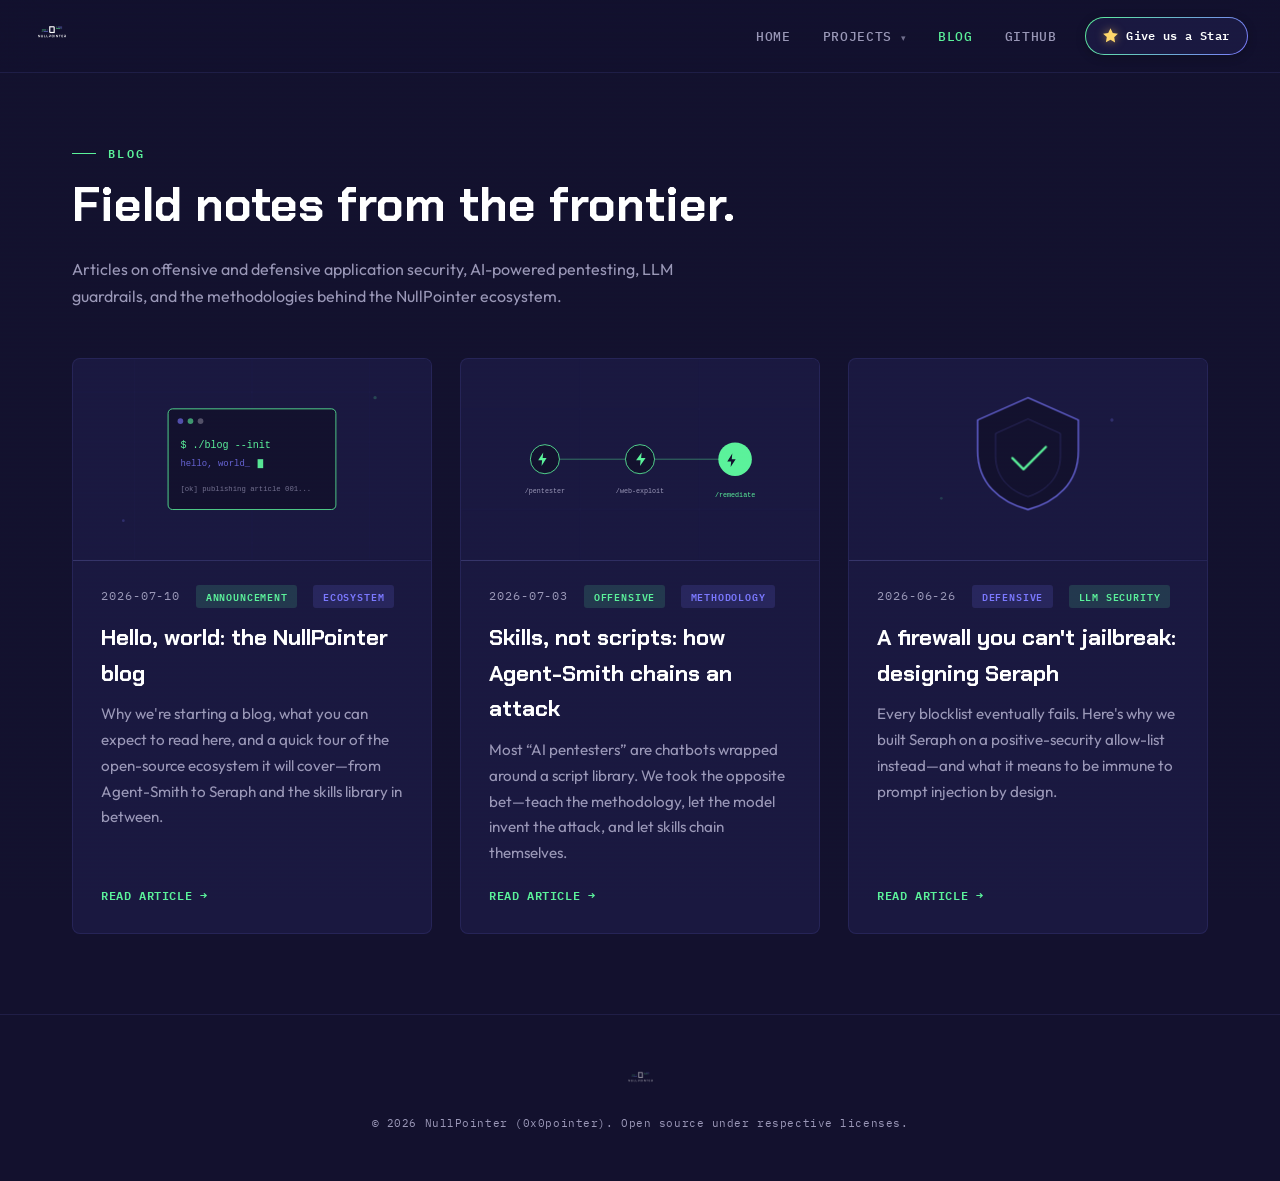
==== blog/index.html @ ab7db953 "Add blog: listing page, three articles, and shared stylesheet New blog/ section mirroring a self-con" ====
<!DOCTYPE html>
<html lang="en">
<head>
<meta charset="UTF-8">
<meta name="viewport" content="width=device-width, initial-scale=1.0">
<title>Blog — NullPointer</title>
<meta name="description" content="Articles on offensive and defensive application security, AI-powered pentesting, and LLM guardrails from the NullPointer team.">
<link rel="icon" type="image/png" href="../design/IconOnly_Transparent.png">
<link rel="preconnect" href="https://fonts.googleapis.com">
<link rel="preconnect" href="https://fonts.gstatic.com" crossorigin>
<link href="https://fonts.googleapis.com/css2?family=Chakra+Petch:wght@400;500;600;700&family=IBM+Plex+Mono:wght@400;500;600&family=Outfit:wght@300;400;500;600&display=swap" rel="stylesheet">
<link rel="stylesheet" href="blog.css">
</head>
<body>

<!-- ── Navigation ── -->
<nav id="navbar">
  <a href="../index.html"><img src="../design/FullLogo_Transparent.png" alt="NullPointer" class="nav-logo"></a>
  <div class="nav-right">
    <ul class="nav-links" id="navLinks">
      <li><a href="../index.html">Home</a></li>
      <li class="nav-dd">
        <a href="../index.html#projects">Projects <span class="nav-caret">&#9662;</span></a>
        <ul class="nav-dd-menu">
          <li><a href="../projects/agent-smith.html">Agent-Smith</a></li>
          <li><a href="../projects/seraph.html">Seraph</a></li>
          <li><a href="../projects/skills.html">Skills</a></li>
        </ul>
      </li>
      <li><a href="index.html" class="active">Blog</a></li>
      <li><a href="https://github.com/orgs/0x0pointer/repositories" target="_blank" rel="noopener">GitHub</a></li>
    </ul>
    <a href="https://github.com/0x0pointer" target="_blank" rel="noopener" class="nav-star">
      <svg viewBox="0 0 24 24" fill="currentColor" aria-hidden="true"><path d="M12 .587l3.668 7.431 8.2 1.192-5.934 5.784 1.401 8.169L12 18.897l-7.335 3.866 1.401-8.169L.132 9.21l8.2-1.192z"/></svg>
      Give us a Star
    </a>
    <button class="nav-toggle" id="navToggle" aria-label="Toggle menu">
      <span></span><span></span><span></span>
    </button>
  </div>
</nav>

<!-- ── Header ── -->
<header class="blog-header">
  <div class="container">
    <div class="reveal visible">
      <p class="section-label">Blog</p>
      <h1 class="section-title">Field notes from the frontier.</h1>
      <p class="section-subtitle">Articles on offensive and defensive application security, AI-powered pentesting, LLM guardrails, and the methodologies behind the NullPointer ecosystem.</p>
    </div>
  </div>
</header>

<!-- ── Post list ── -->
<main class="container">
  <div class="post-list">

    <!--
      To add a new article:
      1. Copy _template.html to a new file (e.g. my-article.html) and fill it in.
      2. Copy the card below, update the href, cover, date, tags, title, and excerpt.
         For the cover use either a real image:
           <div class="post-card-cover"><img src="covers/my-article.png" alt=""></div>
         or an inline SVG illustration like the one below.
      3. Keep the newest post at the top of this list.
    -->

    <a href="hello-world.html" class="post-card reveal visible">
      <div class="post-card-cover">
        <svg viewBox="0 0 640 360" preserveAspectRatio="xMidYMid slice" fill="none" role="img" aria-label="Terminal window illustration">
          <rect width="640" height="360" fill="#1a1840"/>
          <g opacity="0.35" stroke="#7b78ff" stroke-width="1">
            <line x1="0" y1="60" x2="640" y2="60" opacity="0.15"/>
            <line x1="0" y1="150" x2="640" y2="150" opacity="0.1"/>
            <line x1="0" y1="240" x2="640" y2="240" opacity="0.15"/>
            <line x1="0" y1="330" x2="640" y2="330" opacity="0.1"/>
            <line x1="110" y1="0" x2="110" y2="360" opacity="0.1"/>
            <line x1="320" y1="0" x2="320" y2="360" opacity="0.15"/>
            <line x1="530" y1="0" x2="530" y2="360" opacity="0.1"/>
          </g>
          <rect x="170" y="90" width="300" height="180" rx="8" fill="#13112e" stroke="#5bf29b" stroke-width="1.5"/>
          <circle cx="192" cy="112" r="5" fill="#7b78ff" opacity="0.6"/>
          <circle cx="210" cy="112" r="5" fill="#5bf29b" opacity="0.6"/>
          <circle cx="228" cy="112" r="5" fill="#e8e6f0" opacity="0.3"/>
          <text x="192" y="160" font-family="monospace" font-size="18" fill="#5bf29b">$ ./blog --init</text>
          <text x="192" y="192" font-family="monospace" font-size="16" fill="#7b78ff" opacity="0.8">hello, world_</text>
          <rect x="330" y="180" width="10" height="16" fill="#5bf29b">
            <animate attributeName="opacity" values="1;0;1" dur="1.2s" repeatCount="indefinite"/>
          </rect>
          <text x="192" y="236" font-family="monospace" font-size="13" fill="#9b98b8" opacity="0.7">[ok] publishing article 001...</text>
          <circle cx="540" cy="70" r="3" fill="#5bf29b" opacity="0.7">
            <animate attributeName="opacity" values="0.7;0.2;0.7" dur="2.5s" repeatCount="indefinite"/>
          </circle>
          <circle cx="90" cy="290" r="2.5" fill="#7b78ff" opacity="0.6">
            <animate attributeName="opacity" values="0.6;0.15;0.6" dur="3s" repeatCount="indefinite"/>
          </circle>
        </svg>
      </div>
      <div class="post-card-body">
        <div class="post-card-meta">
          <span class="post-card-date">2026-07-10</span>
          <span class="post-tag">Announcement</span>
          <span class="post-tag tag-purple">Ecosystem</span>
        </div>
        <h2>Hello, world: the NullPointer blog</h2>
        <p>Why we're starting a blog, what you can expect to read here, and a quick tour of the open-source ecosystem it will cover&mdash;from Agent-Smith to Seraph and the skills library in between.</p>
        <span class="post-card-more">Read article &rarr;</span>
      </div>
    </a>

    <a href="skills-not-scripts.html" class="post-card reveal visible">
      <div class="post-card-cover">
        <svg viewBox="0 0 640 360" preserveAspectRatio="xMidYMid slice" fill="none" role="img" aria-label="Skill chain illustration">
          <rect width="640" height="360" fill="#1a1840"/>
          <g opacity="0.35" stroke="#7b78ff" stroke-width="1">
            <line x1="0" y1="90" x2="640" y2="90" opacity="0.12"/>
            <line x1="0" y1="270" x2="640" y2="270" opacity="0.12"/>
            <line x1="213" y1="0" x2="213" y2="360" opacity="0.1"/>
            <line x1="426" y1="0" x2="426" y2="360" opacity="0.1"/>
          </g>
          <line x1="150" y1="180" x2="320" y2="180" stroke="#5bf29b" stroke-width="1.5" opacity="0.5"/>
          <line x1="320" y1="180" x2="490" y2="180" stroke="#5bf29b" stroke-width="1.5" opacity="0.5"/>
          <circle cx="150" cy="180" r="26" fill="#13112e" stroke="#5bf29b" stroke-width="1.5"/>
          <circle cx="320" cy="180" r="26" fill="#13112e" stroke="#5bf29b" stroke-width="1.5"/>
          <circle cx="490" cy="180" r="30" fill="#5bf29b"/>
          <path d="M323 168l-10 14h8l-1 10 10-14h-8z" fill="#5bf29b"/>
          <path d="M147 168l-9 14h7l-1 10 9-14h-7z" fill="#5bf29b"/>
          <path d="M485 170l-9 14h7l-1 10 9-14h-7z" fill="#13112e"/>
          <text x="150" y="240" font-family="monospace" font-size="12" fill="#9b98b8" text-anchor="middle">/pentester</text>
          <text x="320" y="240" font-family="monospace" font-size="12" fill="#9b98b8" text-anchor="middle">/web-exploit</text>
          <text x="490" y="248" font-family="monospace" font-size="12" fill="#5bf29b" text-anchor="middle">/remediate</text>
        </svg>
      </div>
      <div class="post-card-body">
        <div class="post-card-meta">
          <span class="post-card-date">2026-07-03</span>
          <span class="post-tag">Offensive</span>
          <span class="post-tag tag-purple">Methodology</span>
        </div>
        <h2>Skills, not scripts: how Agent-Smith chains an attack</h2>
        <p>Most &ldquo;AI pentesters&rdquo; are chatbots wrapped around a script library. We took the opposite bet&mdash;teach the methodology, let the model invent the attack, and let skills chain themselves.</p>
        <span class="post-card-more">Read article &rarr;</span>
      </div>
    </a>

    <a href="firewall-you-cant-jailbreak.html" class="post-card reveal visible">
      <div class="post-card-cover">
        <svg viewBox="0 0 640 360" preserveAspectRatio="xMidYMid slice" fill="none" role="img" aria-label="Shield illustration">
          <rect width="640" height="360" fill="#1a1840"/>
          <g opacity="0.35" stroke="#5bf29b" stroke-width="1">
            <line x1="0" y1="120" x2="640" y2="120" opacity="0.1"/>
            <line x1="0" y1="240" x2="640" y2="240" opacity="0.1"/>
          </g>
          <path d="M320 70l90 40v55c0 58-40 92-90 105-50-13-90-47-90-105v-55l90-40z" fill="#13112e" stroke="#7b78ff" stroke-width="2"/>
          <path d="M320 108l58 26v40c0 40-27 63-58 73-31-10-58-33-58-73v-40l58-26z" fill="none" stroke="#7b78ff" stroke-width="1" opacity="0.4"/>
          <path d="M292 178l20 20 40-40" stroke="#5bf29b" stroke-width="4" stroke-linecap="round" stroke-linejoin="round" fill="none"/>
          <circle cx="470" cy="110" r="3" fill="#7b78ff" opacity="0.6">
            <animate attributeName="opacity" values="0.6;0.15;0.6" dur="3s" repeatCount="indefinite"/>
          </circle>
          <circle cx="165" cy="250" r="2.5" fill="#5bf29b" opacity="0.6">
            <animate attributeName="opacity" values="0.6;0.15;0.6" dur="2.4s" repeatCount="indefinite"/>
          </circle>
        </svg>
      </div>
      <div class="post-card-body">
        <div class="post-card-meta">
          <span class="post-card-date">2026-06-26</span>
          <span class="post-tag tag-purple">Defensive</span>
          <span class="post-tag">LLM Security</span>
        </div>
        <h2>A firewall you can't jailbreak: designing Seraph</h2>
        <p>Every blocklist eventually fails. Here's why we built Seraph on a positive-security allow-list instead&mdash;and what it means to be immune to prompt injection by design.</p>
        <span class="post-card-more">Read article &rarr;</span>
      </div>
    </a>

  </div>
</main>

<!-- ── Footer ── -->
<footer>
  <div class="container">
    <img src="../design/FullLogo_Transparent.png" alt="NullPointer" class="footer-logo">
    <p>&copy; 2026 NullPointer (0x0pointer). Open source under respective licenses.</p>
  </div>
</footer>

<script>
const navbar = document.getElementById('navbar');
const navToggle = document.getElementById('navToggle');
const navLinks = document.getElementById('navLinks');

window.addEventListener('scroll', () => {
  navbar.classList.toggle('scrolled', window.scrollY > 80);
});

navToggle.addEventListener('click', () => {
  navLinks.classList.toggle('open');
});

navLinks.querySelectorAll('a').forEach(a => {
  a.addEventListener('click', () => navLinks.classList.remove('open'));
});
</script>
</body>
</html>
---- blog/blog.css ----
/* ── NullPointer blog — shared styles (mirrors index.html design tokens) ── */

*, *::before, *::after { margin: 0; padding: 0; box-sizing: border-box; }

:root {
  --navy: #2d2b55;
  --navy-deep: #1a1840;
  --navy-dark: #13112e;
  --green: #5bf29b;
  --green-dim: rgba(91, 242, 155, 0.15);
  --green-glow: rgba(91, 242, 155, 0.4);
  --purple: #7b78ff;
  --purple-dim: rgba(123, 120, 255, 0.15);
  --purple-glow: rgba(123, 120, 255, 0.4);
  --white: #e8e6f0;
  --white-bright: #ffffff;
  --muted: #9b98b8;
  --border: rgba(123, 120, 255, 0.12);
}

html {
  scroll-behavior: smooth;
  scrollbar-width: thin;
  scrollbar-color: var(--purple) var(--navy-dark);
}

body {
  font-family: 'Outfit', sans-serif;
  background: var(--navy-dark);
  color: var(--white);
  line-height: 1.6;
  overflow-x: hidden;
  -webkit-font-smoothing: antialiased;
}

/* ── Scanline background texture ── */
body::before {
  content: '';
  position: fixed;
  inset: 0;
  background: repeating-linear-gradient(
    0deg,
    transparent,
    transparent 2px,
    rgba(91, 242, 155, 0.008) 2px,
    rgba(91, 242, 155, 0.008) 4px
  );
  pointer-events: none;
  z-index: 9999;
}

/* ── Navigation ── */
nav {
  position: fixed;
  top: 0;
  left: 0;
  right: 0;
  z-index: 1000;
  padding: 1rem 2rem;
  display: flex;
  align-items: center;
  justify-content: space-between;
  background: rgba(19, 17, 46, 0.85);
  backdrop-filter: blur(20px);
  border-bottom: 1px solid var(--border);
  transition: all 0.3s ease;
}

nav.scrolled {
  padding: 0.6rem 2rem;
  background: rgba(19, 17, 46, 0.95);
}

/* On blog pages the logo is always visible (no hero logo above the fold) */
.nav-logo { height: 32px; }

.nav-links {
  display: flex;
  gap: 2rem;
  list-style: none;
}

.nav-links a {
  color: var(--muted);
  text-decoration: none;
  font-family: 'IBM Plex Mono', monospace;
  font-size: 0.8rem;
  font-weight: 500;
  letter-spacing: 0.05em;
  text-transform: uppercase;
  transition: color 0.3s ease;
  position: relative;
}

.nav-links a::after {
  content: '';
  position: absolute;
  bottom: -4px;
  left: 0;
  width: 0;
  height: 1px;
  background: var(--green);
  transition: width 0.3s ease;
}

.nav-links a:hover { color: var(--green); }
.nav-links a:hover::after { width: 100%; }
.nav-links a.active { color: var(--green); }

.nav-right {
  display: flex;
  align-items: center;
  gap: 1.75rem;
}

.nav-star {
  position: relative;
  display: inline-flex;
  align-items: center;
  gap: 0.5rem;
  font-family: 'IBM Plex Mono', monospace;
  font-size: 0.78rem;
  font-weight: 600;
  letter-spacing: 0.03em;
  text-decoration: none;
  color: var(--white-bright);
  padding: 0.5rem 1.1rem;
  border-radius: 999px;
  border: 1px solid transparent;
  background:
    linear-gradient(var(--navy-deep), var(--navy-deep)) padding-box,
    linear-gradient(120deg, var(--green), var(--purple)) border-box;
  box-shadow: 0 2px 10px rgba(0, 0, 0, 0.25);
  overflow: hidden;
  transition: transform 0.25s ease, box-shadow 0.3s ease;
}

.nav-star::after {
  content: '';
  position: absolute;
  top: 0;
  left: -60%;
  width: 45%;
  height: 100%;
  background: linear-gradient(100deg, transparent, rgba(255, 255, 255, 0.14), transparent);
  transform: skewX(-20deg);
  transition: left 0.6s ease;
}

.nav-star:hover {
  transform: translateY(-2px);
  box-shadow: 0 6px 22px rgba(123, 120, 255, 0.3), 0 0 18px rgba(91, 242, 155, 0.18);
}

.nav-star:hover::after { left: 120%; }

.nav-star svg {
  width: 15px;
  height: 15px;
  color: #ffd76b;
  filter: drop-shadow(0 0 5px rgba(255, 199, 89, 0.55));
  transition: transform 0.3s ease;
}

.nav-star:hover svg { transform: rotate(-8deg) scale(1.15); }

@media (prefers-reduced-motion: reduce) {
  .nav-star::after { display: none; }
  .nav-star:hover svg { transform: none; }
}

.nav-toggle {
  display: none;
  background: none;
  border: none;
  cursor: pointer;
  padding: 4px;
}

.nav-toggle span {
  display: block;
  width: 24px;
  height: 2px;
  background: var(--white);
  margin: 5px 0;
  transition: all 0.3s ease;
}

/* ── Shared ── */
.container {
  max-width: 1200px;
  margin: 0 auto;
  padding: 0 2rem;
}

.section-label {
  font-family: 'IBM Plex Mono', monospace;
  font-size: 0.75rem;
  font-weight: 600;
  letter-spacing: 0.2em;
  text-transform: uppercase;
  color: var(--green);
  margin-bottom: 1rem;
  display: flex;
  align-items: center;
  gap: 0.75rem;
}

.section-label::before {
  content: '';
  width: 24px;
  height: 1px;
  background: var(--green);
}

.section-title {
  font-family: 'Chakra Petch', sans-serif;
  font-size: clamp(2rem, 4vw, 3rem);
  font-weight: 700;
  line-height: 1.1;
  margin-bottom: 1.5rem;
  color: var(--white-bright);
}

.section-subtitle {
  max-width: 670px;
  color: var(--muted);
  font-size: 1rem;
  line-height: 1.7;
}

/* ── Reveal animation ── */
.reveal {
  opacity: 0;
  transform: translateY(30px);
  transition: opacity 0.8s cubic-bezier(0.16, 1, 0.3, 1),
              transform 0.8s cubic-bezier(0.16, 1, 0.3, 1);
}

.reveal.visible {
  opacity: 1;
  transform: translateY(0);
}

.reveal-delay-1 { transition-delay: 0.1s; }
.reveal-delay-2 { transition-delay: 0.2s; }
.reveal-delay-3 { transition-delay: 0.3s; }

/* ── Blog index ── */
.blog-header {
  padding: 9rem 0 3rem;
}

.post-list {
  display: grid;
  grid-template-columns: repeat(auto-fill, minmax(320px, 1fr));
  gap: 1.75rem;
  padding-bottom: 5rem;
}

.post-card {
  display: flex;
  flex-direction: column;
  text-decoration: none;
  background: var(--navy-deep);
  border: 1px solid var(--border);
  border-radius: 8px;
  overflow: hidden;
  transition: all 0.3s ease;
}

.post-card:hover {
  border-color: var(--purple);
  transform: translateY(-3px);
  box-shadow: 0 12px 40px rgba(0, 0, 0, 0.3), 0 0 30px rgba(123, 120, 255, 0.08);
}

/* Cover image / illustration on top of each card */
.post-card-cover {
  position: relative;
  aspect-ratio: 16 / 9;
  overflow: hidden;
  background: linear-gradient(135deg, var(--navy) 0%, var(--navy-deep) 60%, var(--navy-dark) 100%);
  border-bottom: 1px solid var(--border);
}

.post-card-cover img,
.post-card-cover svg {
  position: absolute;
  inset: 0;
  width: 100%;
  height: 100%;
  object-fit: cover;
  transition: transform 0.5s cubic-bezier(0.16, 1, 0.3, 1);
}

.post-card:hover .post-card-cover img,
.post-card:hover .post-card-cover svg {
  transform: scale(1.05);
}

.post-card-body {
  display: flex;
  flex-direction: column;
  flex: 1;
  padding: 1.5rem 1.75rem 1.75rem;
}

.post-card-meta {
  display: flex;
  align-items: center;
  gap: 1rem;
  flex-wrap: wrap;
  margin-bottom: 0.75rem;
}

.post-card-date {
  font-family: 'IBM Plex Mono', monospace;
  font-size: 0.72rem;
  letter-spacing: 0.08em;
  text-transform: uppercase;
  color: var(--muted);
}

.post-tag {
  font-family: 'IBM Plex Mono', monospace;
  font-size: 0.65rem;
  font-weight: 600;
  letter-spacing: 0.08em;
  text-transform: uppercase;
  padding: 0.2rem 0.6rem;
  border-radius: 3px;
  background: var(--green-dim);
  color: var(--green);
}

.post-tag.tag-purple {
  background: var(--purple-dim);
  color: var(--purple);
}

.post-card h2 {
  font-family: 'Chakra Petch', sans-serif;
  font-size: 1.4rem;
  font-weight: 700;
  color: var(--white-bright);
  margin-bottom: 0.6rem;
  transition: color 0.3s ease;
}

.post-card:hover h2 { color: var(--green); }

.post-card p {
  color: var(--muted);
  font-size: 0.95rem;
  line-height: 1.7;
}

.post-card-more {
  display: inline-flex;
  align-items: center;
  gap: 0.4rem;
  margin-top: auto;
  padding-top: 1.25rem;
  font-family: 'IBM Plex Mono', monospace;
  font-size: 0.75rem;
  font-weight: 600;
  letter-spacing: 0.05em;
  text-transform: uppercase;
  color: var(--green);
}

/* ── Article page ── */
.article {
  max-width: 760px;
  margin: 0 auto;
  padding: 9rem 2rem 5rem;
}

.article-back {
  display: inline-flex;
  align-items: center;
  gap: 0.4rem;
  font-family: 'IBM Plex Mono', monospace;
  font-size: 0.75rem;
  font-weight: 500;
  letter-spacing: 0.05em;
  text-transform: uppercase;
  color: var(--muted);
  text-decoration: none;
  margin-bottom: 2.5rem;
  transition: color 0.3s ease;
}

.article-back:hover { color: var(--green); }

.article-meta {
  display: flex;
  align-items: center;
  gap: 1rem;
  flex-wrap: wrap;
  margin-bottom: 1.25rem;
}

.article h1 {
  font-family: 'Chakra Petch', sans-serif;
  font-size: clamp(1.9rem, 4vw, 2.8rem);
  font-weight: 700;
  line-height: 1.15;
  color: var(--white-bright);
  margin-bottom: 1rem;
}

.article-lede {
  font-size: 1.1rem;
  color: var(--muted);
  line-height: 1.7;
  margin-bottom: 2.5rem;
  padding-bottom: 2.5rem;
  border-bottom: 1px solid var(--border);
}

.article-body h2 {
  font-family: 'Chakra Petch', sans-serif;
  font-size: 1.5rem;
  font-weight: 700;
  color: var(--white-bright);
  margin: 2.5rem 0 1rem;
}

.article-body h3 {
  font-family: 'Chakra Petch', sans-serif;
  font-size: 1.15rem;
  font-weight: 600;
  color: var(--white-bright);
  margin: 2rem 0 0.75rem;
}

.article-body p {
  color: var(--white);
  margin-bottom: 1.25rem;
  line-height: 1.8;
}

.article-body a {
  color: var(--green);
  text-decoration: none;
  border-bottom: 1px solid rgba(91, 242, 155, 0.3);
  transition: border-color 0.3s ease;
}

.article-body a:hover { border-color: var(--green); }

.article-body ul,
.article-body ol {
  margin: 0 0 1.25rem 1.5rem;
  color: var(--white);
}

.article-body li { margin-bottom: 0.5rem; line-height: 1.8; }

.article-body strong { color: var(--white-bright); }

.article-body code {
  font-family: 'IBM Plex Mono', monospace;
  font-size: 0.85em;
  background: var(--navy-deep);
  border: 1px solid var(--border);
  border-radius: 3px;
  padding: 0.15em 0.4em;
  color: var(--green);
}

.article-body pre {
  background: var(--navy-deep);
  border: 1px solid var(--border);
  border-radius: 8px;
  padding: 1.25rem 1.5rem;
  overflow-x: auto;
  margin-bottom: 1.5rem;
}

.article-body pre code {
  background: none;
  border: none;
  padding: 0;
  font-size: 0.82rem;
  line-height: 1.7;
  color: var(--white);
}

.article-body blockquote {
  border-left: 2px solid var(--purple);
  padding: 0.25rem 0 0.25rem 1.25rem;
  margin: 0 0 1.5rem;
  color: var(--muted);
  font-style: italic;
}

.article-body img {
  max-width: 100%;
  border-radius: 8px;
  border: 1px solid var(--border);
  margin: 0.5rem 0 1.5rem;
}

.article-footer {
  margin-top: 3rem;
  padding-top: 2rem;
  border-top: 1px solid var(--border);
}

/* ── Footer ── */
footer {
  padding: 3rem 0;
  border-top: 1px solid var(--border);
  text-align: center;
}

.footer-logo {
  height: 28px;
  opacity: 0.5;
  margin-bottom: 1rem;
}

footer p {
  font-family: 'IBM Plex Mono', monospace;
  font-size: 0.7rem;
  color: var(--muted);
  letter-spacing: 0.05em;
}

/* ── Mobile ── */
@media (max-width: 640px) {
  nav { padding: 0.75rem 1rem; }

  .nav-links { display: none; }
  .nav-links.open {
    display: flex;
    flex-direction: column;
    position: absolute;
    top: 100%;
    left: 0;
    right: 0;
    background: rgba(19, 17, 46, 0.97);
    padding: 1.5rem 2rem;
    gap: 1.25rem;
    border-bottom: 1px solid var(--border);
  }

  .nav-toggle { display: block; }
  .nav-logo { height: 24px; }
  .nav-right { gap: 0.85rem; }
  .nav-star { font-size: 0.72rem; padding: 0.45rem 0.8rem; }

  .container { padding: 0 1.25rem; }

  .blog-header { padding: 7rem 0 2rem; }
  .post-card-body { padding: 1.25rem 1.5rem 1.5rem; }
  .article { padding: 7rem 1.25rem 3rem; }
}


/* ── Projects dropdown ── */
.nav-dd { position: relative; }
.nav-caret { font-size: 0.7em; opacity: 0.7; transition: transform 0.25s ease; display: inline-block; }
.nav-dd:hover .nav-caret { transform: rotate(180deg); }
.nav-dd-menu { list-style:none; position:absolute; top:100%; left:50%; transform:translateX(-50%) translateY(8px); min-width:170px; margin-top:10px; padding:0.4rem; display:flex; flex-direction:column; gap:0.1rem; background:rgba(19,17,46,0.97); backdrop-filter:blur(20px); border:1px solid var(--border); border-radius:8px; box-shadow:0 14px 34px rgba(0,0,0,0.4); opacity:0; visibility:hidden; transition:opacity 0.2s ease, transform 0.2s ease; z-index:1001; }
.nav-dd:hover .nav-dd-menu, .nav-dd:focus-within .nav-dd-menu { opacity:1; visibility:visible; transform:translateX(-50%) translateY(0); }
.nav-dd-menu a { display:block; padding:0.5rem 0.75rem; border-radius:5px; font-size:0.8rem; letter-spacing:0; text-transform:none; white-space:nowrap; color:var(--white); }
.nav-dd-menu a::after { display:none; }
.nav-dd-menu a:hover { background:var(--green-dim); color:var(--green); }
@media (max-width:640px){
  .nav-dd-menu { position:static; transform:none; opacity:1; visibility:visible; margin:0.25rem 0 0.25rem 1rem; padding:0; min-width:0; background:transparent; border:none; box-shadow:none; backdrop-filter:none; }
  .nav-caret { display:none; }
}


/* ── Dropdown hover-bridge fix (prevents the menu closing in the gap) ── */
.nav-dd::before { content: ''; position: absolute; top: 100%; left: 50%; transform: translateX(-50%); width: 210px; height: 14px; }
.nav-dd-menu { margin-top: 6px; }
@media (max-width: 640px) { .nav-dd::before { display: none; } .nav-dd-menu { margin-top: 0.25rem; } }
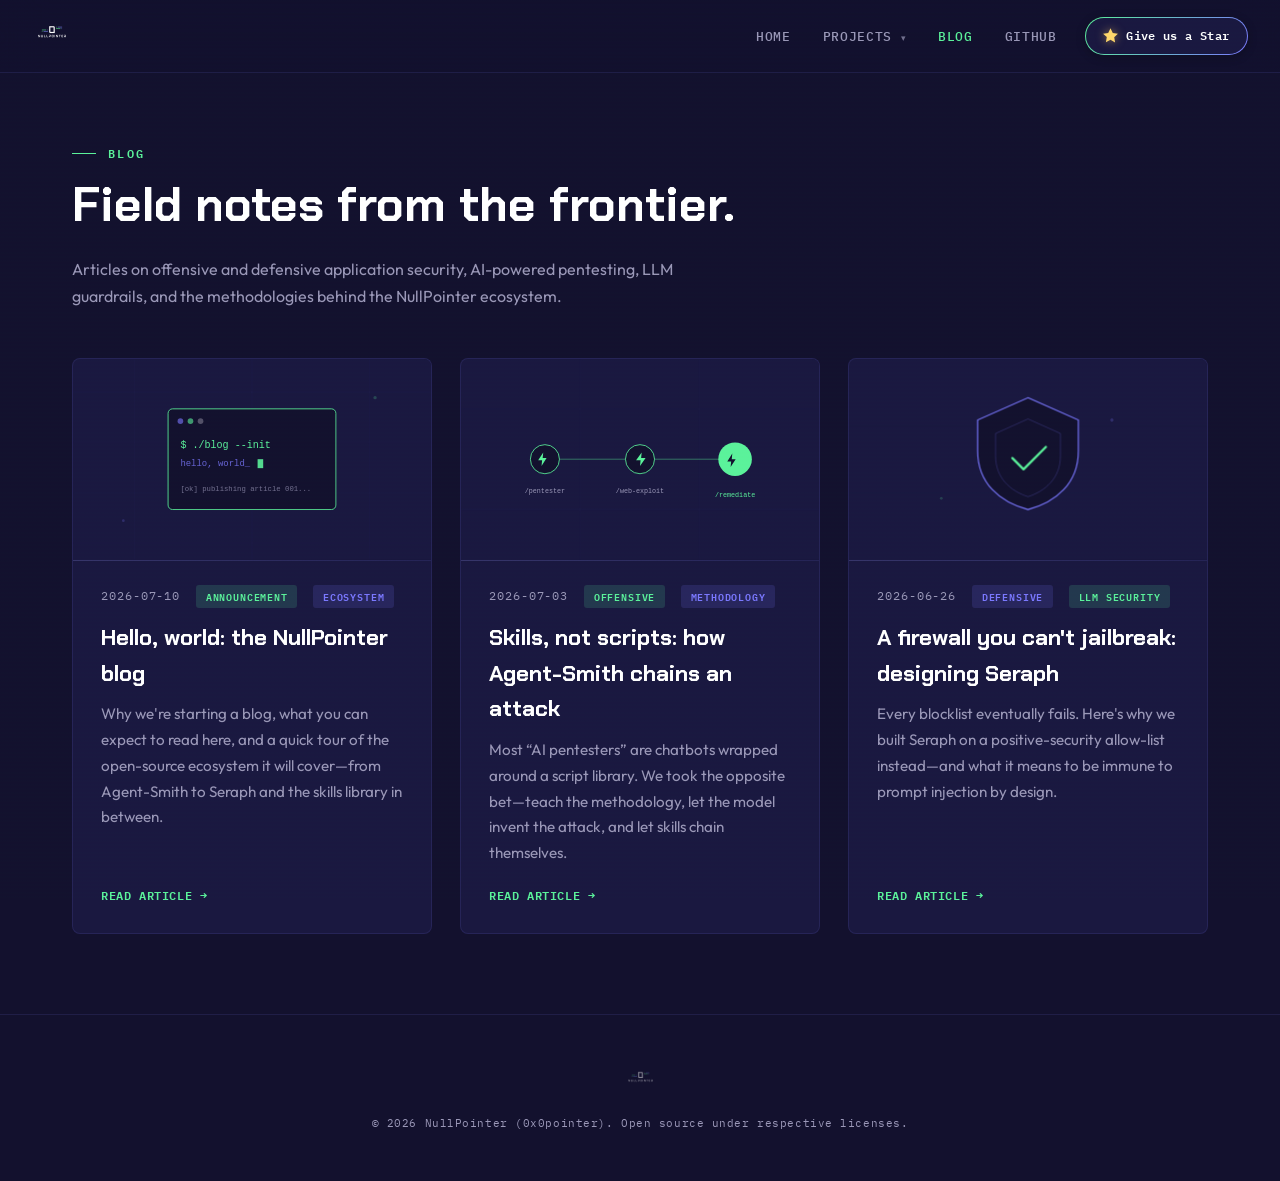
==== commit ca93d947: "Fix SonarCloud findings across the new pages - Convert clickable div/span controls (command palette," ====
--- a/blog/index.html
+++ b/blog/index.html
@@ -56,13 +56,10 @@
   <div class="post-list">
 
     <!--
-      To add a new article:
-      1. Copy _template.html to a new file (e.g. my-article.html) and fill it in.
-      2. Copy the card below, update the href, cover, date, tags, title, and excerpt.
-         For the cover use either a real image:
-           <div class="post-card-cover"><img src="covers/my-article.png" alt=""></div>
-         or an inline SVG illustration like the one below.
-      3. Keep the newest post at the top of this list.
+      To add a new article: copy _template.html, fill it in, then copy the card
+      below and update its link, cover, date, tags, title, and excerpt. The cover
+      can be a real image (post-card-cover with an img) or an inline SVG like the
+      one below. Keep the newest post at the top of this list.
     -->
 
     <a href="hello-world.html" class="post-card reveal visible">
--- a/blog/blog.css
+++ b/blog/blog.css
@@ -565,7 +565,7 @@
 .nav-dd { position: relative; }
 .nav-caret { font-size: 0.7em; opacity: 0.7; transition: transform 0.25s ease; display: inline-block; }
 .nav-dd:hover .nav-caret { transform: rotate(180deg); }
-.nav-dd-menu { list-style:none; position:absolute; top:100%; left:50%; transform:translateX(-50%) translateY(8px); min-width:170px; margin-top:10px; padding:0.4rem; display:flex; flex-direction:column; gap:0.1rem; background:rgba(19,17,46,0.97); backdrop-filter:blur(20px); border:1px solid var(--border); border-radius:8px; box-shadow:0 14px 34px rgba(0,0,0,0.4); opacity:0; visibility:hidden; transition:opacity 0.2s ease, transform 0.2s ease; z-index:1001; }
+.nav-dd-menu { list-style:none; position:absolute; top:100%; left:50%; transform:translateX(-50%) translateY(8px); min-width:170px; margin-top:6px; padding:0.4rem; display:flex; flex-direction:column; gap:0.1rem; background:rgba(19,17,46,0.97); backdrop-filter:blur(20px); border:1px solid var(--border); border-radius:8px; box-shadow:0 14px 34px rgba(0,0,0,0.4); opacity:0; visibility:hidden; transition:opacity 0.2s ease, transform 0.2s ease; z-index:1001; }
 .nav-dd:hover .nav-dd-menu, .nav-dd:focus-within .nav-dd-menu { opacity:1; visibility:visible; transform:translateX(-50%) translateY(0); }
 .nav-dd-menu a { display:block; padding:0.5rem 0.75rem; border-radius:5px; font-size:0.8rem; letter-spacing:0; text-transform:none; white-space:nowrap; color:var(--white); }
 .nav-dd-menu a::after { display:none; }
@@ -578,5 +578,4 @@
 
 /* ── Dropdown hover-bridge fix (prevents the menu closing in the gap) ── */
 .nav-dd::before { content: ''; position: absolute; top: 100%; left: 50%; transform: translateX(-50%); width: 210px; height: 14px; }
-.nav-dd-menu { margin-top: 6px; }
 @media (max-width: 640px) { .nav-dd::before { display: none; } .nav-dd-menu { margin-top: 0.25rem; } }
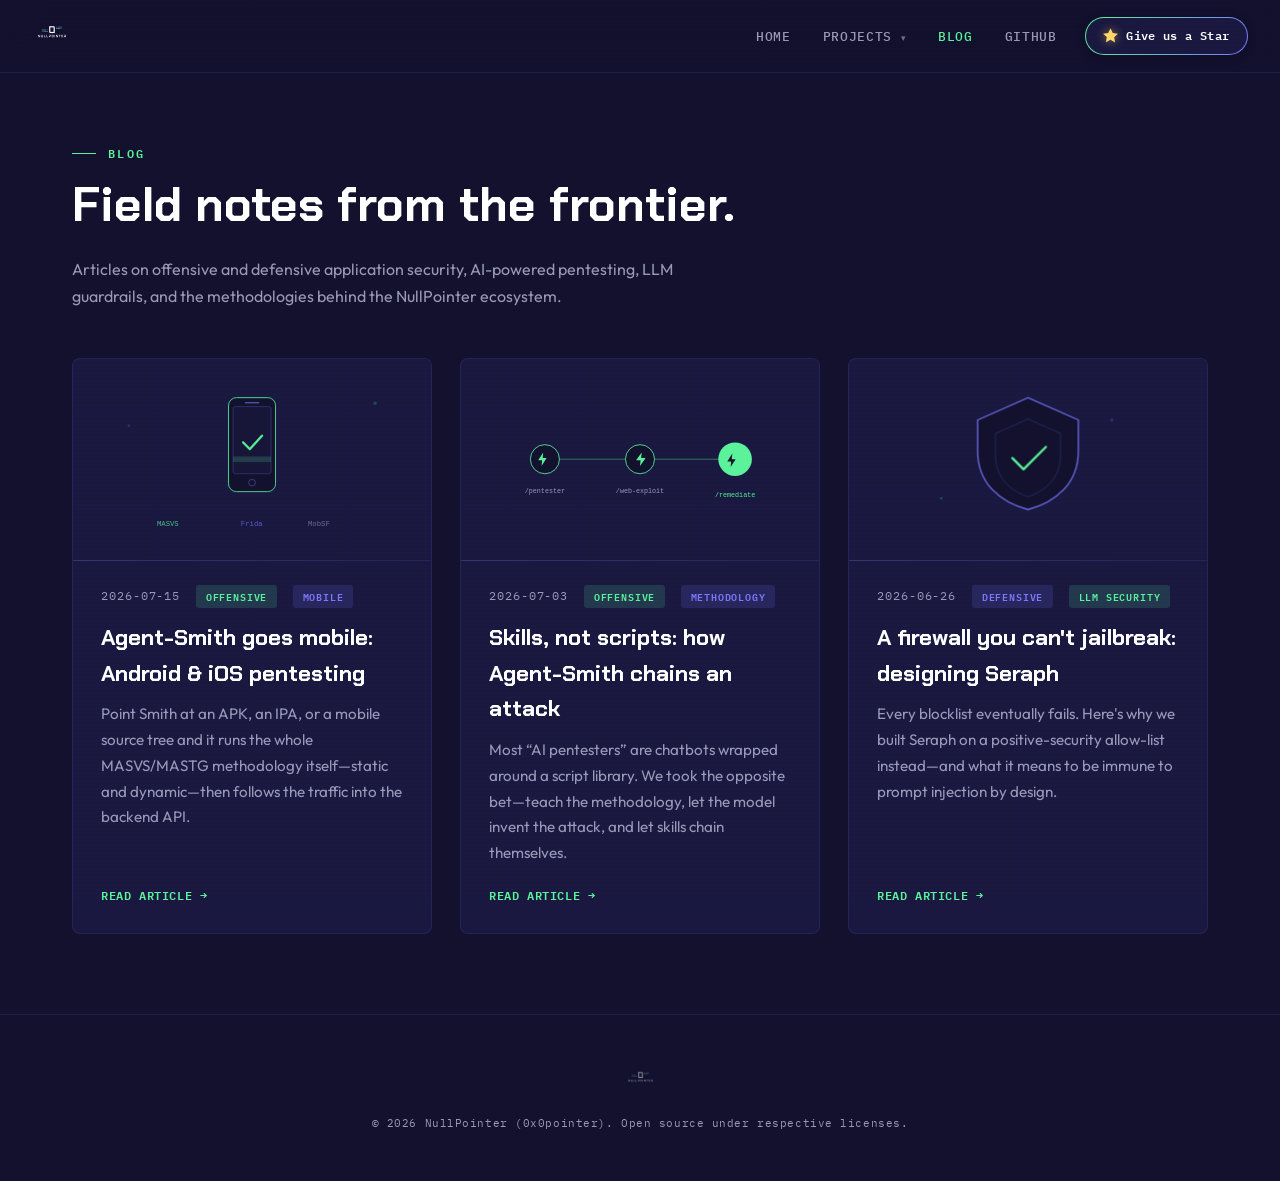
==== commit 9bdb413b: "feat(blog): mobile-testing post + surface the mobile feature - New post "Agent-Smith goes mobile: An" ====
--- a/blog/index.html
+++ b/blog/index.html
@@ -62,45 +62,43 @@
       one below. Keep the newest post at the top of this list.
     -->
 
-    <a href="hello-world.html" class="post-card reveal visible">
+    <a href="mobile-testing.html" class="post-card reveal visible">
       <div class="post-card-cover">
-        <svg viewBox="0 0 640 360" preserveAspectRatio="xMidYMid slice" fill="none" role="img" aria-label="Terminal window illustration">
+        <svg viewBox="0 0 640 360" preserveAspectRatio="xMidYMid slice" fill="none" role="img" aria-label="Mobile device security scan illustration">
           <rect width="640" height="360" fill="#1a1840"/>
           <g opacity="0.35" stroke="#7b78ff" stroke-width="1">
-            <line x1="0" y1="60" x2="640" y2="60" opacity="0.15"/>
-            <line x1="0" y1="150" x2="640" y2="150" opacity="0.1"/>
-            <line x1="0" y1="240" x2="640" y2="240" opacity="0.15"/>
-            <line x1="0" y1="330" x2="640" y2="330" opacity="0.1"/>
-            <line x1="110" y1="0" x2="110" y2="360" opacity="0.1"/>
-            <line x1="320" y1="0" x2="320" y2="360" opacity="0.15"/>
-            <line x1="530" y1="0" x2="530" y2="360" opacity="0.1"/>
+            <line x1="0" y1="90" x2="640" y2="90" opacity="0.12"/>
+            <line x1="0" y1="270" x2="640" y2="270" opacity="0.12"/>
+            <line x1="150" y1="0" x2="150" y2="360" opacity="0.1"/>
+            <line x1="490" y1="0" x2="490" y2="360" opacity="0.1"/>
           </g>
-          <rect x="170" y="90" width="300" height="180" rx="8" fill="#13112e" stroke="#5bf29b" stroke-width="1.5"/>
-          <circle cx="192" cy="112" r="5" fill="#7b78ff" opacity="0.6"/>
-          <circle cx="210" cy="112" r="5" fill="#5bf29b" opacity="0.6"/>
-          <circle cx="228" cy="112" r="5" fill="#e8e6f0" opacity="0.3"/>
-          <text x="192" y="160" font-family="monospace" font-size="18" fill="#5bf29b">$ ./blog --init</text>
-          <text x="192" y="192" font-family="monospace" font-size="16" fill="#7b78ff" opacity="0.8">hello, world_</text>
-          <rect x="330" y="180" width="10" height="16" fill="#5bf29b">
-            <animate attributeName="opacity" values="1;0;1" dur="1.2s" repeatCount="indefinite"/>
+          <rect x="278" y="70" width="84" height="168" rx="14" fill="#13112e" stroke="#5bf29b" stroke-width="1.5"/>
+          <rect x="286" y="86" width="68" height="120" rx="4" fill="#1a1840" stroke="#7b78ff" stroke-width="0.8" opacity="0.6"/>
+          <line x1="308" y1="79" x2="332" y2="79" stroke="#7b78ff" stroke-width="2" stroke-linecap="round" opacity="0.7"/>
+          <circle cx="320" cy="222" r="6" fill="none" stroke="#7b78ff" stroke-width="1.2" opacity="0.6"/>
+          <path d="M304 150l12 12 22-24" stroke="#5bf29b" stroke-width="4" stroke-linecap="round" stroke-linejoin="round" fill="none"/>
+          <rect x="286" y="96" width="68" height="10" fill="#5bf29b" opacity="0.18">
+            <animate attributeName="y" values="96;196;96" dur="3.2s" repeatCount="indefinite"/>
           </rect>
-          <text x="192" y="236" font-family="monospace" font-size="13" fill="#9b98b8" opacity="0.7">[ok] publishing article 001...</text>
-          <circle cx="540" cy="70" r="3" fill="#5bf29b" opacity="0.7">
+          <text x="150" y="300" font-family="monospace" font-size="13" fill="#5bf29b" opacity="0.75">MASVS</text>
+          <text x="300" y="300" font-family="monospace" font-size="13" fill="#7b78ff" opacity="0.7">Frida</text>
+          <text x="420" y="300" font-family="monospace" font-size="13" fill="#9b98b8" opacity="0.65">MobSF</text>
+          <circle cx="540" cy="80" r="3" fill="#5bf29b" opacity="0.7">
             <animate attributeName="opacity" values="0.7;0.2;0.7" dur="2.5s" repeatCount="indefinite"/>
           </circle>
-          <circle cx="90" cy="290" r="2.5" fill="#7b78ff" opacity="0.6">
+          <circle cx="100" cy="120" r="2.5" fill="#7b78ff" opacity="0.6">
             <animate attributeName="opacity" values="0.6;0.15;0.6" dur="3s" repeatCount="indefinite"/>
           </circle>
         </svg>
       </div>
       <div class="post-card-body">
         <div class="post-card-meta">
-          <span class="post-card-date">2026-07-10</span>
-          <span class="post-tag">Announcement</span>
-          <span class="post-tag tag-purple">Ecosystem</span>
+          <span class="post-card-date">2026-07-15</span>
+          <span class="post-tag">Offensive</span>
+          <span class="post-tag tag-purple">Mobile</span>
         </div>
-        <h2>Hello, world: the NullPointer blog</h2>
-        <p>Why we're starting a blog, what you can expect to read here, and a quick tour of the open-source ecosystem it will cover&mdash;from Agent-Smith to Seraph and the skills library in between.</p>
+        <h2>Agent-Smith goes mobile: Android &amp; iOS pentesting</h2>
+        <p>Point Smith at an APK, an IPA, or a mobile source tree and it runs the whole MASVS/MASTG methodology itself&mdash;static and dynamic&mdash;then follows the traffic into the backend API.</p>
         <span class="post-card-more">Read article &rarr;</span>
       </div>
     </a>
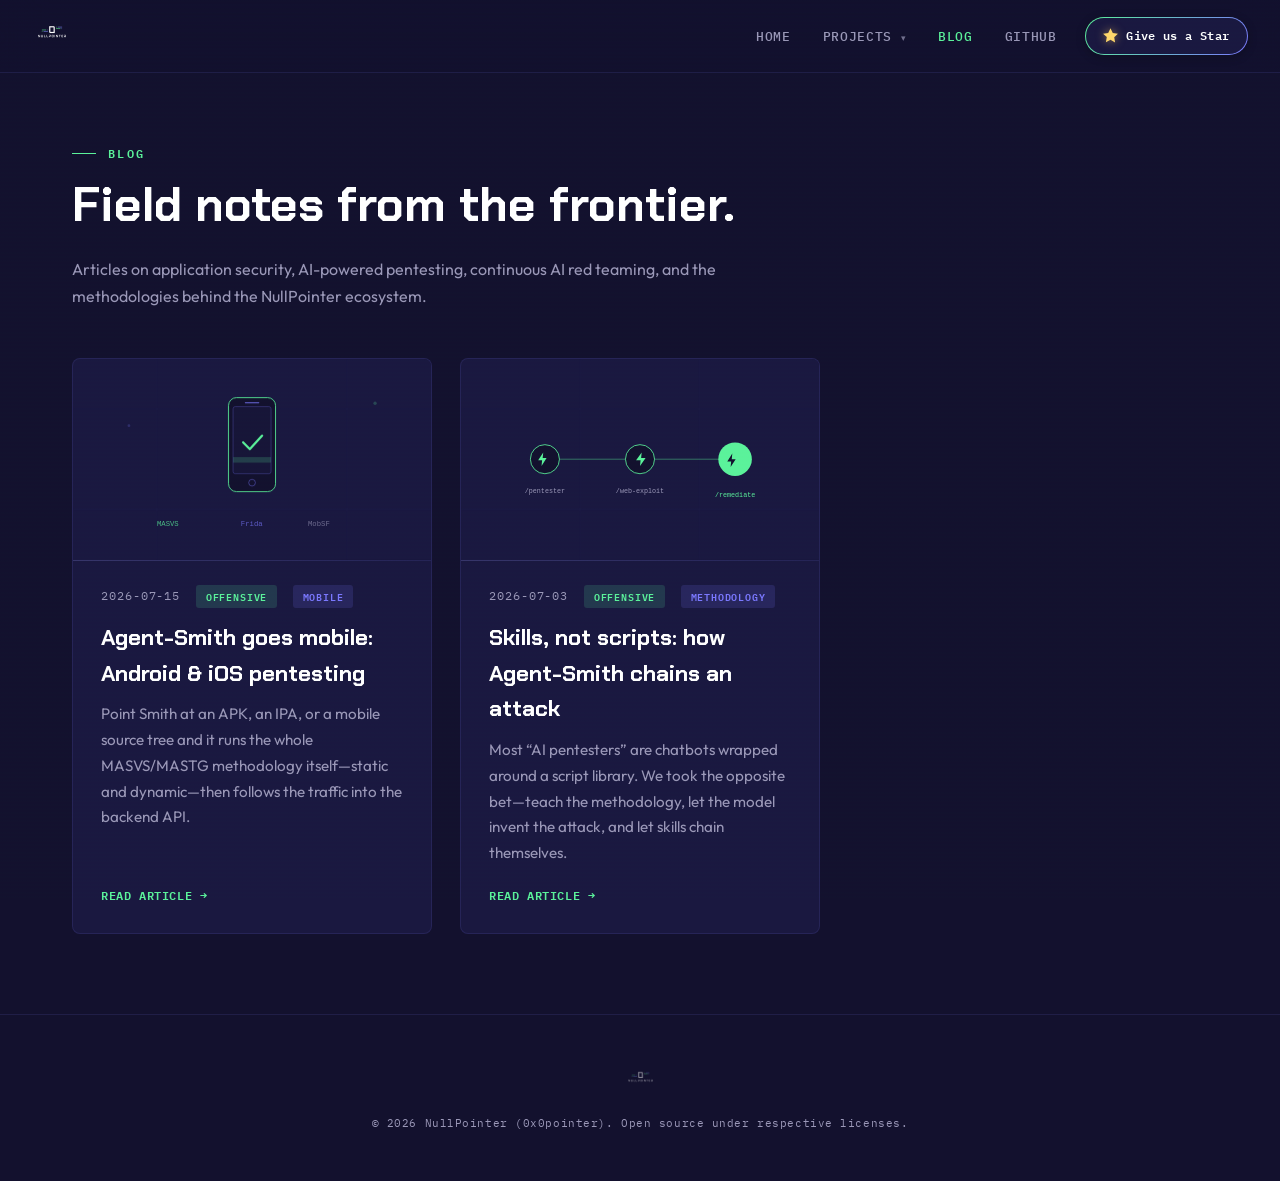
==== commit c16ca18e: "Add Construct and Source, new architecture section, remove Seraph - Home page: continuous AI red tea" ====
--- a/blog/index.html
+++ b/blog/index.html
@@ -4,7 +4,7 @@
 <meta charset="UTF-8">
 <meta name="viewport" content="width=device-width, initial-scale=1.0">
 <title>Blog — NullPointer</title>
-<meta name="description" content="Articles on offensive and defensive application security, AI-powered pentesting, and LLM guardrails from the NullPointer team.">
+<meta name="description" content="Articles on application security, AI-powered pentesting, and continuous AI red teaming from the NullPointer team.">
 <link rel="icon" type="image/png" href="../design/IconOnly_Transparent.png">
 <link rel="preconnect" href="https://fonts.googleapis.com">
 <link rel="preconnect" href="https://fonts.gstatic.com" crossorigin>
@@ -23,7 +23,8 @@
         <a href="../index.html#projects">Projects <span class="nav-caret">&#9662;</span></a>
         <ul class="nav-dd-menu">
           <li><a href="../projects/agent-smith.html">Agent-Smith</a></li>
-          <li><a href="../projects/seraph.html">Seraph</a></li>
+          <li><a href="../projects/construct.html">Construct</a></li>
+          <li><a href="../projects/source.html">Source</a></li>
           <li><a href="../projects/skills.html">Skills</a></li>
         </ul>
       </li>
@@ -46,7 +47,7 @@
     <div class="reveal visible">
       <p class="section-label">Blog</p>
       <h1 class="section-title">Field notes from the frontier.</h1>
-      <p class="section-subtitle">Articles on offensive and defensive application security, AI-powered pentesting, LLM guardrails, and the methodologies behind the NullPointer ecosystem.</p>
+      <p class="section-subtitle">Articles on application security, AI-powered pentesting, continuous AI red teaming, and the methodologies behind the NullPointer ecosystem.</p>
     </div>
   </div>
 </header>
@@ -138,37 +139,6 @@
       </div>
     </a>
 
-    <a href="firewall-you-cant-jailbreak.html" class="post-card reveal visible">
-      <div class="post-card-cover">
-        <svg viewBox="0 0 640 360" preserveAspectRatio="xMidYMid slice" fill="none" role="img" aria-label="Shield illustration">
-          <rect width="640" height="360" fill="#1a1840"/>
-          <g opacity="0.35" stroke="#5bf29b" stroke-width="1">
-            <line x1="0" y1="120" x2="640" y2="120" opacity="0.1"/>
-            <line x1="0" y1="240" x2="640" y2="240" opacity="0.1"/>
-          </g>
-          <path d="M320 70l90 40v55c0 58-40 92-90 105-50-13-90-47-90-105v-55l90-40z" fill="#13112e" stroke="#7b78ff" stroke-width="2"/>
-          <path d="M320 108l58 26v40c0 40-27 63-58 73-31-10-58-33-58-73v-40l58-26z" fill="none" stroke="#7b78ff" stroke-width="1" opacity="0.4"/>
-          <path d="M292 178l20 20 40-40" stroke="#5bf29b" stroke-width="4" stroke-linecap="round" stroke-linejoin="round" fill="none"/>
-          <circle cx="470" cy="110" r="3" fill="#7b78ff" opacity="0.6">
-            <animate attributeName="opacity" values="0.6;0.15;0.6" dur="3s" repeatCount="indefinite"/>
-          </circle>
-          <circle cx="165" cy="250" r="2.5" fill="#5bf29b" opacity="0.6">
-            <animate attributeName="opacity" values="0.6;0.15;0.6" dur="2.4s" repeatCount="indefinite"/>
-          </circle>
-        </svg>
-      </div>
-      <div class="post-card-body">
-        <div class="post-card-meta">
-          <span class="post-card-date">2026-06-26</span>
-          <span class="post-tag tag-purple">Defensive</span>
-          <span class="post-tag">LLM Security</span>
-        </div>
-        <h2>A firewall you can't jailbreak: designing Seraph</h2>
-        <p>Every blocklist eventually fails. Here's why we built Seraph on a positive-security allow-list instead&mdash;and what it means to be immune to prompt injection by design.</p>
-        <span class="post-card-more">Read article &rarr;</span>
-      </div>
-    </a>
-
   </div>
 </main>
 
